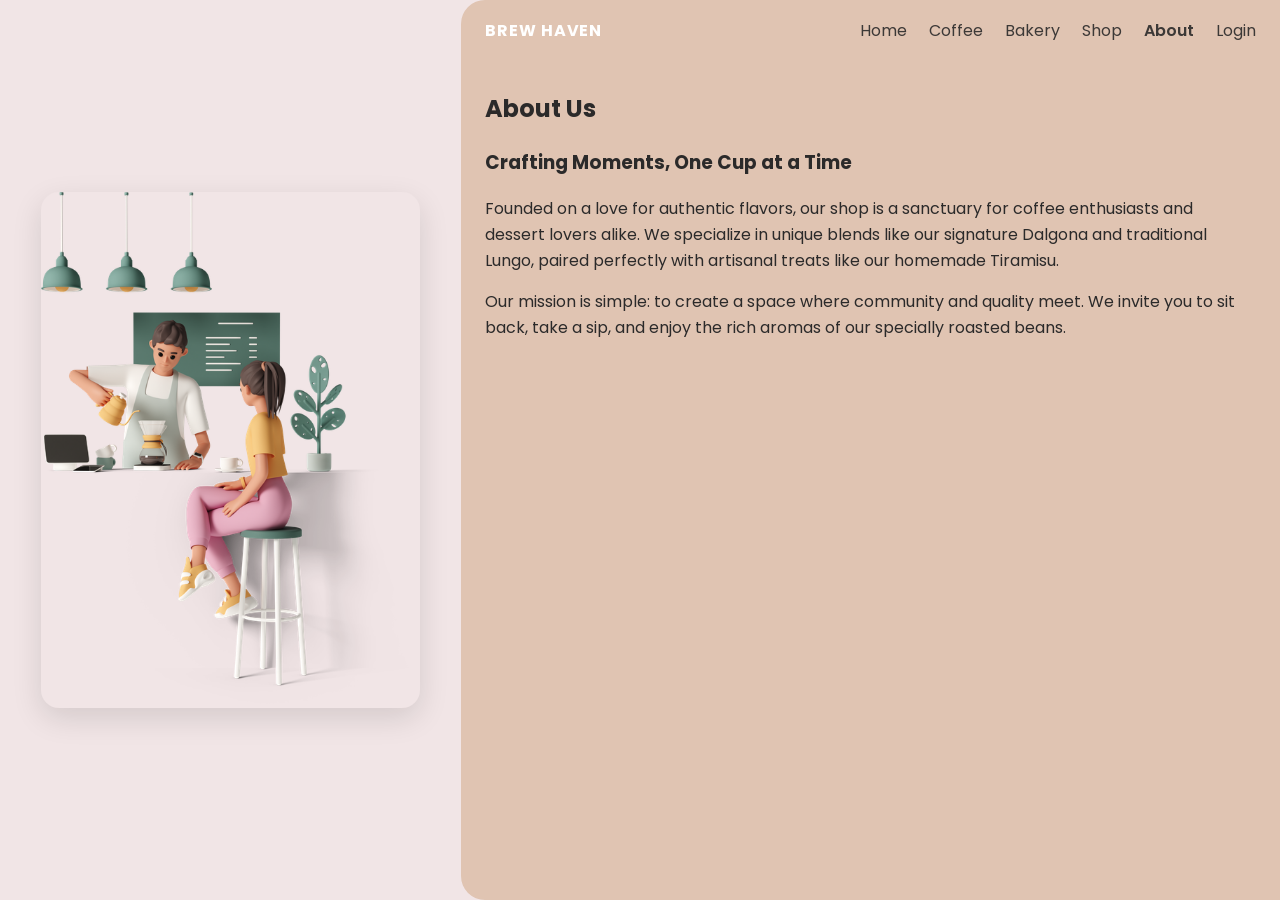
==== about.html @ 4b0f8d04 "first launch" ====
<!DOCTYPE html>
<html lang="en">
<head>
  <meta charset="UTF-8" />
  <meta name="viewport" content="width=device-width, initial-scale=1" />
  <title>About • Brew Haven</title>
  <link href="https://fonts.googleapis.com/css2?family=Poppins:wght@300;400;500;600;700&family=Nunito:wght@300;400;600;700;800&display=swap" rel="stylesheet">
  <link rel="stylesheet" href="css/style.css" />
</head>
<body class="theme-sand two-panel">
  <aside class="illustration-panel">
   
<div class="illust-card">
    <img src="images/people.png" alt="Cozy café illustration" class="side-illustration">
  </div>
  </aside>

  <main class="panel">
    <header class="panel-header">
      <a class="brand" href="index.html">BREW HAVEN</a>
      <nav class="panel-nav">
        <a href="index.html">Home</a>
        <a href="index.html#coffee">Coffee</a>
        <a href="index.html#bakery">Bakery</a>
        <a href="index.html#shop">Shop</a>
        <a href="about.html" class="active">About</a>
        <a href="login.html">Login</a>
      </nav>
    </header>

    <section class="panel-body">
      <h1>About Us</h1>
      <h3>Crafting Moments, One Cup at a Time</h3>
      <p>
Founded on a love for authentic flavors, our shop is a sanctuary for coffee enthusiasts and dessert lovers alike. We specialize in unique blends like our signature Dalgona and traditional Lungo, paired perfectly with artisanal treats like our homemade Tiramisu.

      </p>
      <p> Our mission is simple: to create a space where community and quality meet. We invite you to sit back, take a sip, and enjoy the rich aromas of our specially roasted beans.</p>
      
    </section>
  </main>

  <script src="js/script.js"></script>
</body>
</html>
---- css/style.css ----
/* --- Variables & Base --- */
:root{
  --bg: #f1e5e6;          /* pinky page margin */
  --panel: #e0c4b2;       /* beige panel background */
  --panel-strong:#d7b7a1;
  --ink: #2b2a2a;
  --muted: #6d655e;
  --brand: #1f1b18;
  --accent: #2f281f;
  --white:#fff;
  --shadow: 0 10px 30px rgba(0,0,0,.12);
  --radius: 14px;
  --radius-lg: 24px;
}

*{box-sizing:border-box}
html,body{margin:0;padding:0}
body{
  background: var(--bg);
  color: var(--ink);
  font-family: 'Poppins', system-ui, -apple-system, Segoe UI, Roboto, Arial, sans-serif;
  line-height: 1.6;
}

.container{width:min(1200px,94%); margin:auto}
.center{text-align:center}
.tiny{font-size:.85rem}
.muted{color:var(--muted)}
.kicker{font-family: Nunito, sans-serif; text-align:center; margin:.2rem 0; color:var(--muted)}
.eyebrow{letter-spacing:.08em; font-weight:700; color:#fff; opacity:.9}
.section{padding:70px 0}
.section-title{text-align:center; margin:0 0 24px 0}

/* --- Header & Nav --- */
.site-header{
  background: linear-gradient(180deg, #000 20%, #1b1b1b 60%, #d2c4b6 60%, #d2c4b6 100%);
  color:#fff;
}

.nav{
  display:flex; align-items:center; justify-content:space-between;
  padding:18px 0;
}
.brand{color:#fff; text-decoration:none; font-weight:700; letter-spacing:.06em}
.nav-links a{color:#fff; opacity:.9; margin:0 14px; text-decoration:none}
.nav-links a.active{opacity:1; font-weight:600}
.nav-links{display:flex; align-items:center; gap:6px}
.btn-text{padding:6px 10px; border-radius:10px}
.icon-btn{background:transparent; border:0; color:#fff; cursor:pointer}

.hamburger{display:none; background:transparent; border:0; width:42px; height:42px; position:relative}
.hamburger span{display:block; height:2px; background:#fff; margin:8px 0}

/* --- Hero --- */
.hero{position:relative; padding:40px 0 0 0}
.hero-bg{
  position:absolute; inset:0; width:100%; height:460px; object-fit:cover; filter:brightness(.75);
}
.hero-content{position:relative; height:460px; display:flex; align-items:center}
.hero-copy{max-width:520px}
.hero-copy h1{font-size:2.4rem; line-height:1.2; margin:.2rem 0 1rem}
.hero-bottom-sep{height:90px; background:#d2c4b6}

/* --- Categories --- */
.categories{display:grid; grid-template-columns: repeat(4,1fr); gap:14px; margin-top:-25px; padding-bottom:22px}
.category{background:#e6d7c9; border-radius:10px; padding:22px; text-align:center; box-shadow: var(--shadow)}
.category img{width:120px; height:120px; margin-bottom:10px}

/* --- Cards --- */
.card{background:#fff; border-radius:16px; overflow:hidden; box-shadow: var(--shadow)}
.card-media img{width:100%; height:220px; object-fit:cover; display:block}
.card-body{padding:16px}
.card-title{margin:0 0 6px 0}
.card-text{font-size:.95rem; color:var(--muted); margin:0 0 14px 0}
.price-row{display:flex; align-items:center; justify-content:space-between; margin-bottom:10px}
.price{font-weight:700}
.usd{color:var(--muted)}

/* --- Buttons --- */
.btn{
  display:inline-flex; align-items:center; justify-content:center;
  gap:8px; padding:12px 18px; border-radius:999px; border:0; cursor:pointer;
  font-weight:600; text-decoration:none; white-space:nowrap;
}
.btn-primary{background:#1f1b18; color:#fff}
.btn-secondary{background:#b99c80; color:#1f1b18}
.btn-outline{background:#fff; border:2px solid #1f1b18; color:#1f1b18}
.block{display:block; width:100%}
.icon-left img{width:18px; height:18px}

/* --- Carousel --- */
.carousel{position:relative}
.carousel .carousel-track{
  display:grid; grid-auto-flow:column; grid-auto-columns: calc((100% - 3*24px)/4);
  gap:24px; overflow:hidden; scroll-behavior:smooth;
}
.carousel-nav{
  position:absolute; top:45%; transform:translateY(-50%);
  width:38px; height:38px; border-radius:999px; border:0;
  background:#efe7df; box-shadow: var(--shadow); cursor:pointer;
  display:grid; place-items:center;
}
.carousel-nav img{width:14px}
.carousel .prev{left:-16px}
.carousel .next{right:-16px}

/* --- Beans banner --- */
.beans-banner{position:relative; background:#fff; padding:40px 0; margin:30px 0}
.beans-left, .beans-right{position:absolute; top:0; height:100%; object-fit:contain; pointer-events:none}
.beans-left{left:0}
.beans-right{right:0}
.beans-card{
  background:#efe7df; padding:26px; border-radius:16px; box-shadow: var(--shadow);
  max-width:480px;
}

/* --- Testimonials --- */
.cards-3{display:grid; grid-template-columns:repeat(3,1fr); gap:24px}
.review .review-head{display:flex; align-items:center; gap:12px; padding:14px 16px 0}
.avatar{width:42px; height:42px; background:#ddd}
.circle{border-radius:50%}
.stars img{width:16px; height:16px}

/* --- Newsletter --- */
.newsletter{background:#e8d6c7; padding:40px 0}
.newsletter-inner{display:grid; gap:10px; text-align:center}
.subscribe{display:flex; gap:10px; justify-content:center}
.subscribe input{padding:12px 14px; border-radius:999px; border:1px solid #c8b7a6; width:min(360px, 70%)}

/* --- Footer --- */
.site-footer{background:#1f1b18; color:#eee; padding:32px 0}
.footer-grid{display:grid; grid-template-columns:2fr repeat(3,1fr) 1.5fr; gap:20px}
.footer-grid h4{margin:0 0 10px 0}
.footer-grid ul{list-style:none; padding:0; margin:0; display:grid; gap:8px}
.footer-grid a{color:#ddd; text-decoration:none}
.social a img{width:18px; margin-right:8px}

/* --- Two-panel layout for inner pages --- */
.two-panel{display:grid; grid-template-columns: 36% 64%; min-height:100vh}
.illustration-panel{background:#efe7df url('../assets/beans-left.png') no-repeat bottom left/contain}
.panel{
  background:var(--panel);
  border-top-left-radius:24px; border-bottom-left-radius:24px;
  padding-bottom:40px; position:relative;
}
.panel-header{
  display:flex; align-items:center; justify-content:space-between;
  padding:18px 24px 0;
}
.panel-nav a{color:#2b2a2a; text-decoration:none; margin-left:18px; opacity:.9}
.panel-nav a.active{font-weight:600}
.panel-body{padding:26px 24px 40px}
.panel-body.narrow{max-width:680px; margin:auto}
.fieldset{border:1px solid #c9b4a3; border-radius:12px; padding:14px 16px}

/* --- Forms --- */
.form{display:grid; gap:14px}
.form label{display:grid; gap:6px; font-size:.95rem}
.form input, .form select{
  padding:12px 14px; border:1px solid #c8b7a6; border-radius:10px; background:#f4ebe4;
}
.grid-2{display:grid; grid-template-columns:1fr 1fr}
.gap{gap:14px}
.form-row.between{display:flex; justify-content:space-between; align-items:center}
.hr-or{display:grid; place-items:center; margin:14px 0}
.hr-or span{background:transparent; font-size:.9rem; color:var(--muted)}
.auth-row{display:grid; grid-template-columns:1fr 1fr; gap:12px}

/* --- Cart line --- */
.cart-line{
  background:#fff; border-radius:12px; padding:12px; display:grid;
  grid-template-columns:auto 1fr auto; gap:12px; align-items:center; margin-bottom:14px;
}
.cart-media img{width:80px; height:64px; object-fit:cover; border-radius:8px}
.qty{display:flex; align-items:center; gap:6px}
.btn-qty{width:34px; height:34px; border-radius:8px; border:1px solid #c8b7a6; background:#fff; cursor:pointer}

/* --- Utilities --- */
.btn-secondary:hover, .btn-primary:hover, .btn-outline:hover{filter:brightness(.95)}
.block{width:100%}

/* --- Responsive --- */
@media (max-width: 1100px){
  .carousel .carousel-track{grid-auto-columns: calc((100% - 2*20px)/3)}
  .cards-3{grid-template-columns:repeat(2,1fr)}
}
@media (max-width: 800px){
  .two-panel{grid-template-columns: 1fr}
  .panel{border-radius:0}
  .illustration-panel{display:none}
  .carousel .carousel-track{grid-auto-columns: calc((100% - 20px)/2)}
  .categories{grid-template-columns: repeat(2,1fr)}
  .footer-grid{grid-template-columns:1fr 1fr}
}
@media (max-width: 560px){
  .nav-links{display:none}
  .hamburger{display:block}
  .carousel .carousel-track{grid-auto-columns: 100%}
  .cards-3{grid-template-columns:1fr}
  .auth-row{grid-template-columns:1fr}
  .grid-2{grid-template-columns:1fr}
}
/* CENTER "Check out our best coffee beans" section */
.beans-banner .container {
  display: flex;
  justify-content: center;
  align-items: center;
  text-align: center;
}
.beans-card {
  margin: 0 auto;
}
/* Review avatar images */
.avatar {
  width: 42px;
  height: 42px;
  border-radius: 50%;
  object-fit: cover;   /* crops to fill the circle nicely */
  display: block;
}
/* === Newsletter band + decorative beans === */
.newsletter{
  position: relative;           /* allows absolute children */
  background: #e8d6c7;          /* your beige band */
  padding: 40px 0;
  overflow: hidden;             /* hide bean overflow at edges */
}

.newsletter-inner{
  display: grid;
  gap: 10px;
  text-align: center;
  justify-items: center;
}

/* Center the form row */
.newsletter .subscribe,
.newsletter-inner form,
.newsletter form{
  display: flex;
  gap: 10px;
  justify-content: center;
  flex-wrap: wrap;
}

/* Bean images on the sides */
.newsletter .beans-left,
.newsletter .beans-right{
  position: absolute;
  top: 0;
  bottom: 0;
  height: 100%;
  object-fit: cover;
  pointer-events: none;    /* don't block clicks on the form */
  z-index: 0;              /* sit behind the text */
  opacity: 1;              /* adjust if too strong: e.g., 0.9 */
}

/* Left bean cluster */
.newsletter .beans-left{
  left: 0;
  transform: translateX(-1%);   /* nudges slightly off the edge */
}

/* Right bean cluster */
.newsletter .beans-right{
  right: 0;
  transform: translateX(1%);
}

/* Make sure the content sits above the images */
.newsletter .newsletter-inner{
  position: relative;
  z-index: 1;
}

/* Envelope icon inside the email input */
.input-with-icon{ position: relative; display: inline-block; }

.email-input,
.newsletter input[type="email"]{
  padding: 12px 14px 12px 42px;  /* space for icon */
  border-radius: 999px;
  border: 1px solid #c8b7a6;
  background: #fff;
  min-width: min(360px, 80vw);
  outline: none;
}

/* Use your envelope icon (adjust path if needed) */
.email-input{
  background-image: url('images/evelope.png');
  background-repeat: no-repeat;
  background-position: 14px center;
  background-size: 18px;
}

/* Small focus feedback */
.email-input:focus{
  border-color: #b99c80;
  box-shadow: 0 0 0 3px rgba(185,156,128,0.25);
}

/* --- Responsive tweaks for the beans --- */
@media (max-width: 900px){
  .newsletter .beans-left,
  .newsletter .beans-right{
    opacity: 0.75;            /* soften on smaller screens */
  }
  .newsletter .beans-left{ transform: translateX(-15%); }
  .newsletter .beans-right{ transform: translateX(15%); }
}

@media (max-width: 600px){
  .newsletter{ padding: 32px 0; }
  .newsletter .beans-left,
  .newsletter .beans-right{
    opacity: 0.5;
  }
}
/* === Left illustration panel for inner pages === */
.illustration-panel{
  /* Make the left column a neutral canvas and center its content */
  background: #efe7df;                 /* keep or change to your beige */
  display: grid;
  place-items: center;
  padding: 24px;
}

.side-illustration{
  width: min(92%, 540px);               /* responsive width cap */
  height: auto;
  object-fit: contain;                  /* preserve aspect ratio */
  border-radius: 14px;                  /* optional: soft corners */
  box-shadow: var(--shadow);            /* optional: subtle depth */
}

/* If your previous CSS set a background image on .illustration-panel,
   the rules above will override it visually. Keep both if you like the
   textured background plus the centered photo on top. */

@media (max-width: 800px){
  /* On phones we hide the left panel per your two-panel layout rules.
     Remove display:none below if you want to show the image on mobile. */
  /* .illustration-panel{ display:none; } */
}
/* Left column container */
.illustration-panel{
  background: var(--bg);
  display: grid;
  place-items: center;
  padding: 28px 24px;
}

/* Card that holds the image */
.illust-card{
  width: min(92%, 560px);
  background: #f1e5e6;
  border-radius: 18px;
  box-shadow: var(--shadow);
  overflow: hidden;
  display: grid;
}

/* Image fits inside the card */
.illust-card img{
  width: 100%;
  height: auto;
  display: block;
}

/* Right content panel keeps left rounded corners only */
.panel{
  background: var(--panel);
  border-top-left-radius: 24px;
  border-bottom-left-radius: 24px;
  border-top-right-radius: 0;
  border-bottom-right-radius: 0;
  padding-bottom: 40px;
  position: relative;
}

/* Layout height */
.two-panel{ min-height: 100vh; }

/* Optional responsive tweaks */
@media (max-width: 800px){
  .two-panel{ grid-template-columns: 1fr; }
  .illustration-panel{ padding: 18px 14px; }
  .illust-card{ width: min(96%, 520px); border-radius: 14px; }
}
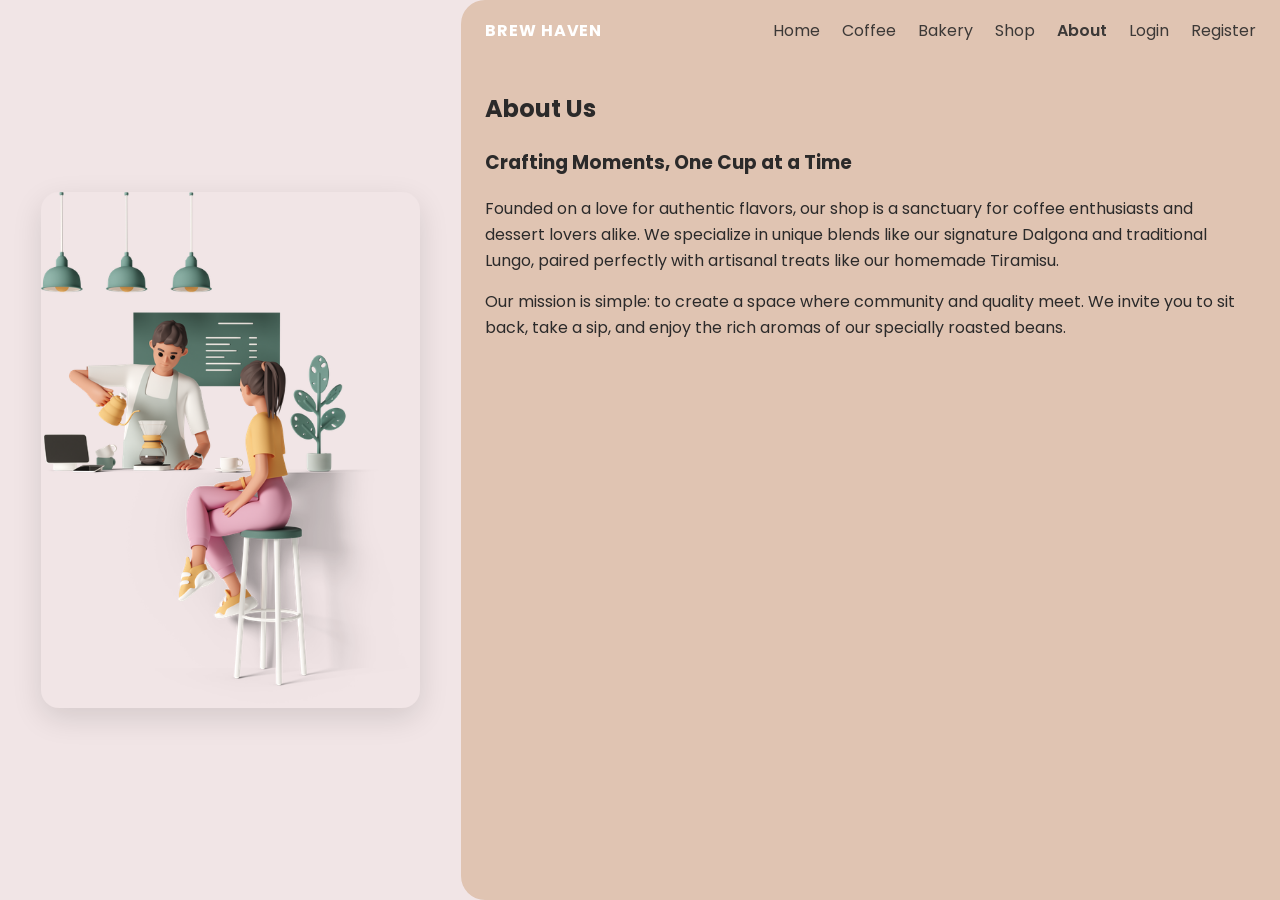
==== commit 55ee9c93: "Restore register link" ====
--- a/about.html
+++ b/about.html
@@ -25,6 +25,7 @@
         <a href="index.html#shop">Shop</a>
         <a href="about.html" class="active">About</a>
         <a href="login.html">Login</a>
+        <a href="register.html">Register</a>
       </nav>
     </header>
 
